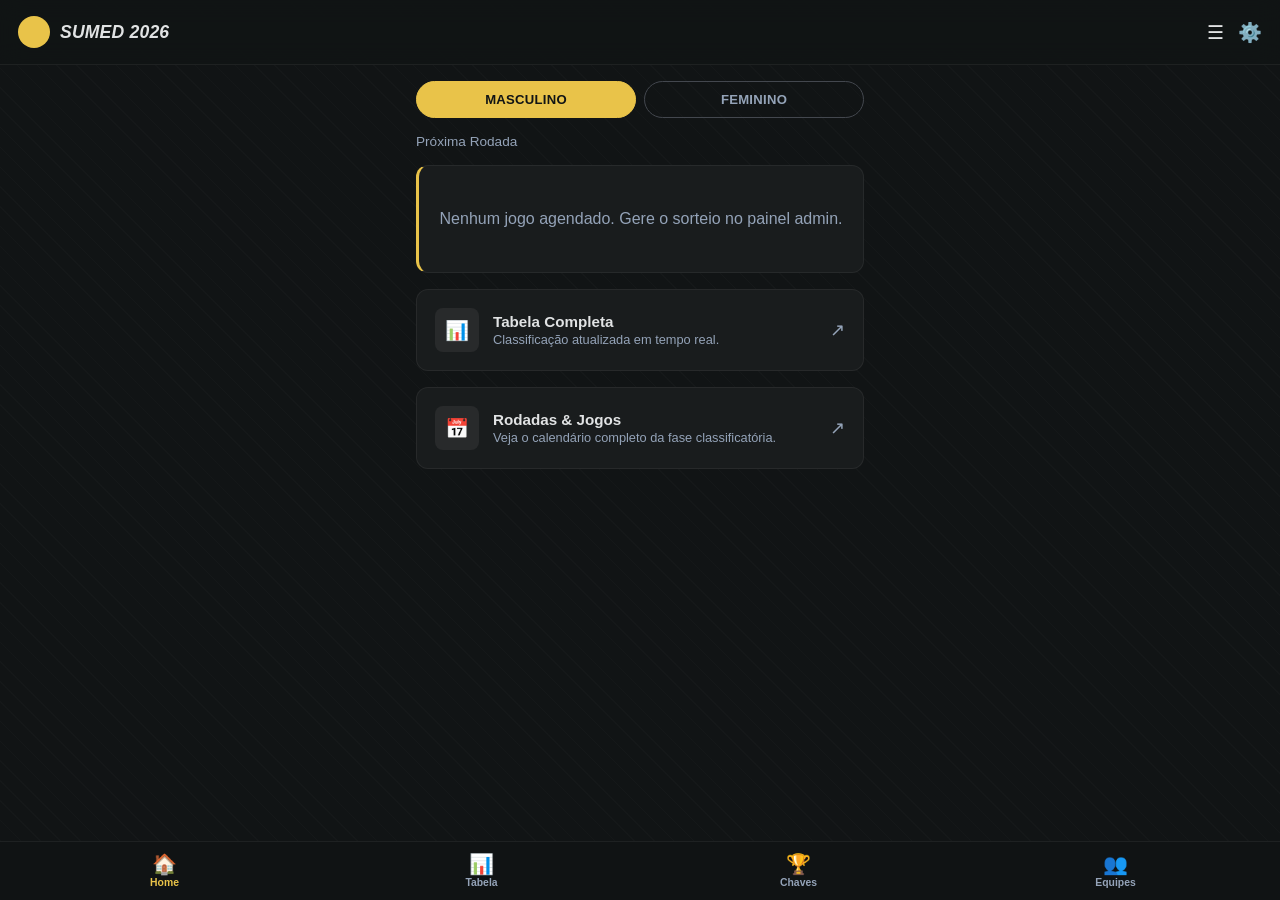
==== index.html @ 9b479618 "first commit" ====
<!DOCTYPE html>
<html lang="pt-BR">
<head>
  <meta charset="UTF-8">
  <meta name="viewport" content="width=device-width, initial-scale=1.0, viewport-fit=cover">
  <title>SUMED 2026 — Superliga Universitária de Medicina</title>
  <link rel="manifest" href="/manifest.json">
  <meta name="theme-color" content="#111415">
  <meta name="apple-mobile-web-app-capable" content="yes">
  <meta name="apple-mobile-web-app-status-bar-style" content="black-translucent">
  <meta name="apple-mobile-web-app-title" content="SUMED 2026">
  <link rel="apple-touch-icon" href="/icons/icon-192.png">
  <link rel="stylesheet" href="style.css">
</head>
<body>

  <div class="topbar">
    <div class="topbar-left">
      <div class="topbar-logo"><img src="/icons/icon-192.png" onerror="this.style.display='none'" alt=""></div>
      <span class="topbar-title">SUMED 2026</span>
    </div>
    <div style="display:flex; gap:14px; align-items:center;">
      <button class="topbar-icon" onclick="openRegulamento()" title="Regulamento">☰</button>
      <a href="admin.html" class="topbar-icon" style="text-decoration:none;" title="Painel Admin">⚙️</a>
    </div>
  </div>

  <div class="container">

    <!-- HOME -->
    <section id="screen-home" class="screen active">
      <div class="pill-toggle" data-categoria-toggle></div>

      <p class="section-sub" style="margin-top:8px;">Próxima Rodada</p>
      <div class="card card-accent hero-card" id="hero-next-match"></div>

      <div class="card quick-card" onclick="switchScreen('tabela')">
        <div class="quick-icon">📊</div>
        <div class="quick-body">
          <div class="quick-title">Tabela Completa</div>
          <div class="quick-sub">Classificação atualizada em tempo real.</div>
        </div>
        <div class="quick-arrow">↗</div>
      </div>

      <div class="card quick-card" onclick="switchScreen('rodadas')">
        <div class="quick-icon">📅</div>
        <div class="quick-body">
          <div class="quick-title">Rodadas & Jogos</div>
          <div class="quick-sub">Veja o calendário completo da fase classificatória.</div>
        </div>
        <div class="quick-arrow">↗</div>
      </div>

      <div class="sponsors-block" id="sponsors-block"></div>
    </section>

    <!-- RODADAS (acessado via Home) -->
    <section id="screen-rodadas" class="screen">
      <div style="display:flex; align-items:center; gap:10px; margin-bottom:14px;">
        <button class="topbar-back" onclick="switchScreen('home')">←</button>
        <span class="section-label" style="margin:0;">Rodadas & Jogos</span>
      </div>
      <div class="pill-toggle" data-categoria-toggle></div>
      <div class="round-selector">
        <button class="round-btn" onclick="changeRound(-1)">❮</button>
        <span id="current-round-title" style="font-weight:800; color:var(--gold-bright);">Rodada 1</span>
        <button class="round-btn" onclick="changeRound(1)">❯</button>
      </div>
      <div id="matches-container"></div>
      <div id="bye-container"></div>
    </section>

    <!-- TABELA -->
    <section id="screen-tabela" class="screen">
      <p class="section-label">Classificação Geral</p>
      <p class="section-sub">Temporada Regular — Superliga Universitária de Medicina</p>
      <div class="pill-toggle" data-categoria-toggle></div>
      <div class="standings-wrap">
        <table class="standings">
          <thead>
            <tr>
              <th>Pos</th>
              <th style="text-align:left;">Equipe</th>
              <th>P</th>
              <th>J</th>
              <th>V</th>
              <th>SG</th>
            </tr>
          </thead>
          <tbody id="table-standings"></tbody>
        </table>
      </div>
    </section>

    <!-- CHAVES -->
    <section id="screen-chaves" class="screen">
      <p class="section-label">Acompanhe a fase final do torneio.</p>
      <p class="section-sub">Caminho para a glória.</p>
      <div class="pill-toggle" data-categoria-toggle></div>
      <div class="pill-toggle">
        <button class="pill-btn active" data-fase="ouro" onclick="setFase('ouro')">🏆 SUMED Ouro</button>
        <button class="pill-btn" data-fase="prata" onclick="setFase('prata')">🥈 SUMED Prata</button>
      </div>
      <div id="fase-ouro-content">
        <div class="bracket-stage-label">Quartas</div>
        <div id="qf-matches"></div>
        <div class="bracket-stage-label">Semi</div>
        <div id="sf-matches"></div>
        <div class="bracket-trophy">🏆</div>
      </div>
      <div id="fase-prata-content" style="display:none;">
        <div id="prata-container"></div>
      </div>
    </section>

    <!-- EQUIPES -->
    <section id="screen-equipes" class="screen">
      <p class="section-label">Equipes</p>
      <div class="pill-toggle" data-categoria-toggle></div>
      <div class="teams-grid" id="teams-grid"></div>
    </section>

    <!-- PERFIL DA EQUIPE -->
    <section id="screen-team-profile" class="screen">
      <div style="display:flex; align-items:center; gap:10px; margin-bottom:14px;">
        <button class="topbar-back" onclick="switchScreen('equipes')">←</button>
        <span class="section-label" style="margin:0;">Equipe</span>
      </div>
      <div id="team-profile-content"></div>
    </section>

  </div>

  <nav class="bottom-nav">
    <button class="bottom-nav-item active" data-screen="home" onclick="switchScreen('home')">
      <span class="icon">🏠</span><span>Home</span>
    </button>
    <button class="bottom-nav-item" data-screen="tabela" onclick="switchScreen('tabela')">
      <span class="icon">📊</span><span>Tabela</span>
    </button>
    <button class="bottom-nav-item" data-screen="chaves" onclick="switchScreen('chaves')">
      <span class="icon">🏆</span><span>Chaves</span>
    </button>
    <button class="bottom-nav-item" data-screen="equipes" onclick="switchScreen('equipes')">
      <span class="icon">👥</span><span>Equipes</span>
    </button>
  </nav>

  <!-- MODAL SÚMULA / REGULAMENTO -->
  <div id="app-modal" class="modal">
    <div class="modal-content">
      <div style="display:flex; justify-content:space-between; align-items:center; margin-bottom:15px;">
        <h3 id="modal-title" style="color:var(--gold-bright);">Detalhes</h3>
        <button onclick="closeModal()" style="background:none; border:none; color:#fff; font-size:1.5rem; cursor:pointer;">&times;</button>
      </div>
      <div id="modal-body"></div>
    </div>
  </div>

  <script src="https://cdn.jsdelivr.net/npm/@supabase/supabase-js@2"></script>
  <script src="supabaseClient.js"></script>
  <script src="data.js"></script>
  <script src="index.js"></script>
</body>
</html>
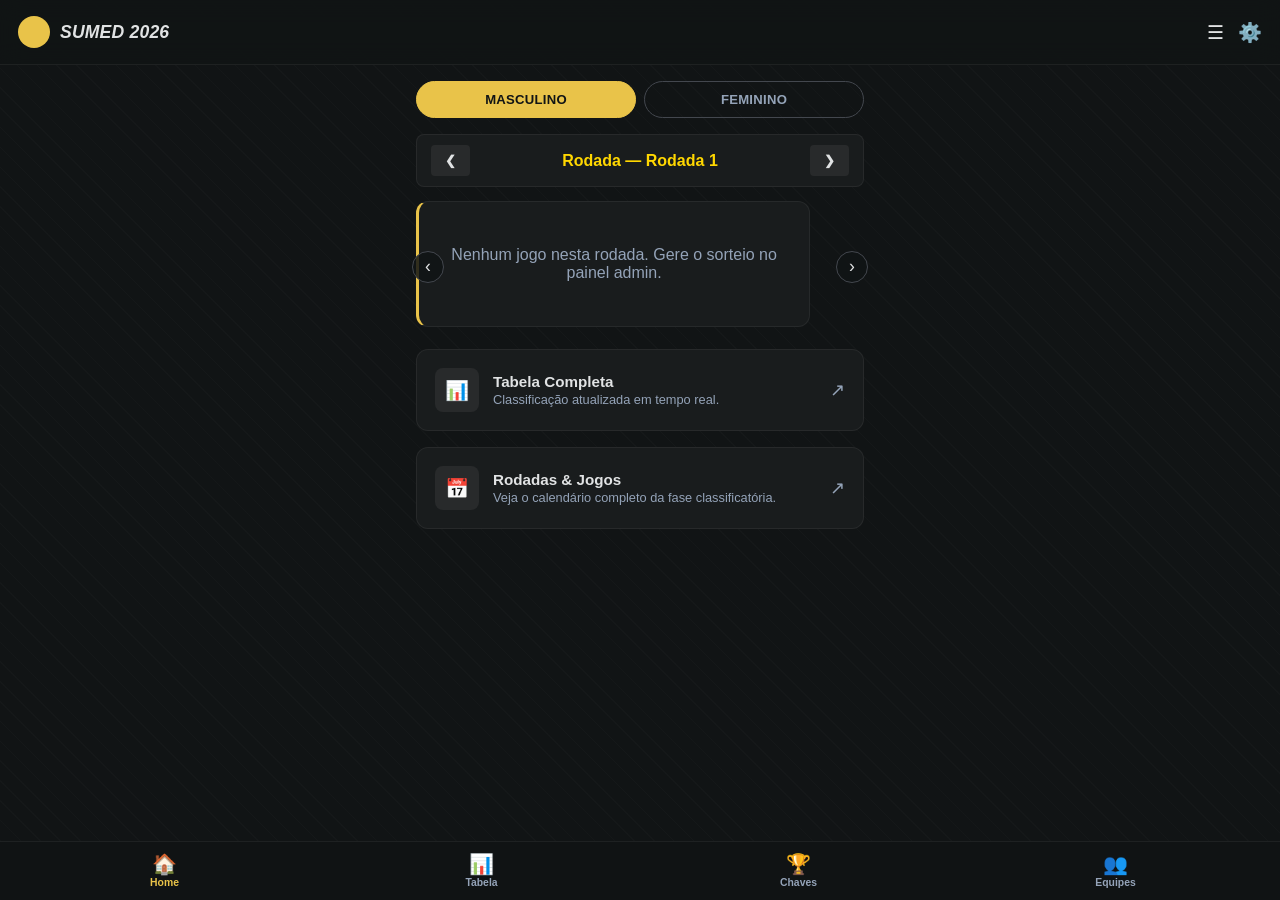
==== commit 33c92edd: "melhorias" ====
--- a/index.html
+++ b/index.html
@@ -31,8 +31,18 @@
     <section id="screen-home" class="screen active">
       <div class="pill-toggle" data-categoria-toggle></div>
 
-      <p class="section-sub" style="margin-top:8px;">Próxima Rodada</p>
-      <div class="card card-accent hero-card" id="hero-next-match"></div>
+      <div class="sponsors-block" id="sponsors-block"></div>
+
+      <div class="round-selector" id="hero-round-selector" style="margin-top:8px;">
+        <button class="round-btn" onclick="changeHeroRound(-1)">❮</button>
+        <span id="proxima-rodada-label" style="font-weight:800; color:var(--gold-bright);">Próxima Rodada</span>
+        <button class="round-btn" onclick="changeHeroRound(1)">❯</button>
+      </div>
+      <div class="hero-carousel-wrap">
+        <button class="hero-carousel-arrow left" onclick="scrollHeroCarousel(-1)" aria-label="Anterior">‹</button>
+        <div class="hero-carousel" id="hero-carousel"></div>
+        <button class="hero-carousel-arrow right" onclick="scrollHeroCarousel(1)" aria-label="Próximo">›</button>
+      </div>
 
       <div class="card quick-card" onclick="switchScreen('tabela')">
         <div class="quick-icon">📊</div>
@@ -51,8 +61,6 @@
         </div>
         <div class="quick-arrow">↗</div>
       </div>
-
-      <div class="sponsors-block" id="sponsors-block"></div>
     </section>
 
     <!-- RODADAS (acessado via Home) -->
@@ -69,6 +77,21 @@
       </div>
       <div id="matches-container"></div>
       <div id="bye-container"></div>
+
+      <div class="card-title" style="margin-top:20px;">⭐ Seleção da Rodada</div>
+      <div id="selecao-rodada" class="teams-grid" style="grid-template-columns: repeat(2,1fr);"></div>
+
+      <div class="card-title" style="margin-top:20px;">🪵 Pernas de Pau da Rodada</div>
+      <div id="pernas-pau-rodada"></div>
+
+      <div class="card quick-card" onclick="openSelecaoCampeonato()" style="margin-top:16px;">
+        <div class="quick-icon">🏅</div>
+        <div class="quick-body">
+          <div class="quick-title">Seleção do Campeonato</div>
+          <div class="quick-sub">Acumulado da temporada — melhores e piores.</div>
+        </div>
+        <div class="quick-arrow">↗</div>
+      </div>
     </section>
 
     <!-- TABELA -->
@@ -132,6 +155,9 @@
 
   </div>
 
+  <!-- CARD FLUTUANTE DE PLACAR AO VIVO -->
+  <div id="live-widget" class="live-widget" style="display:none;"></div>
+
   <nav class="bottom-nav">
     <button class="bottom-nav-item active" data-screen="home" onclick="switchScreen('home')">
       <span class="icon">🏠</span><span>Home</span>
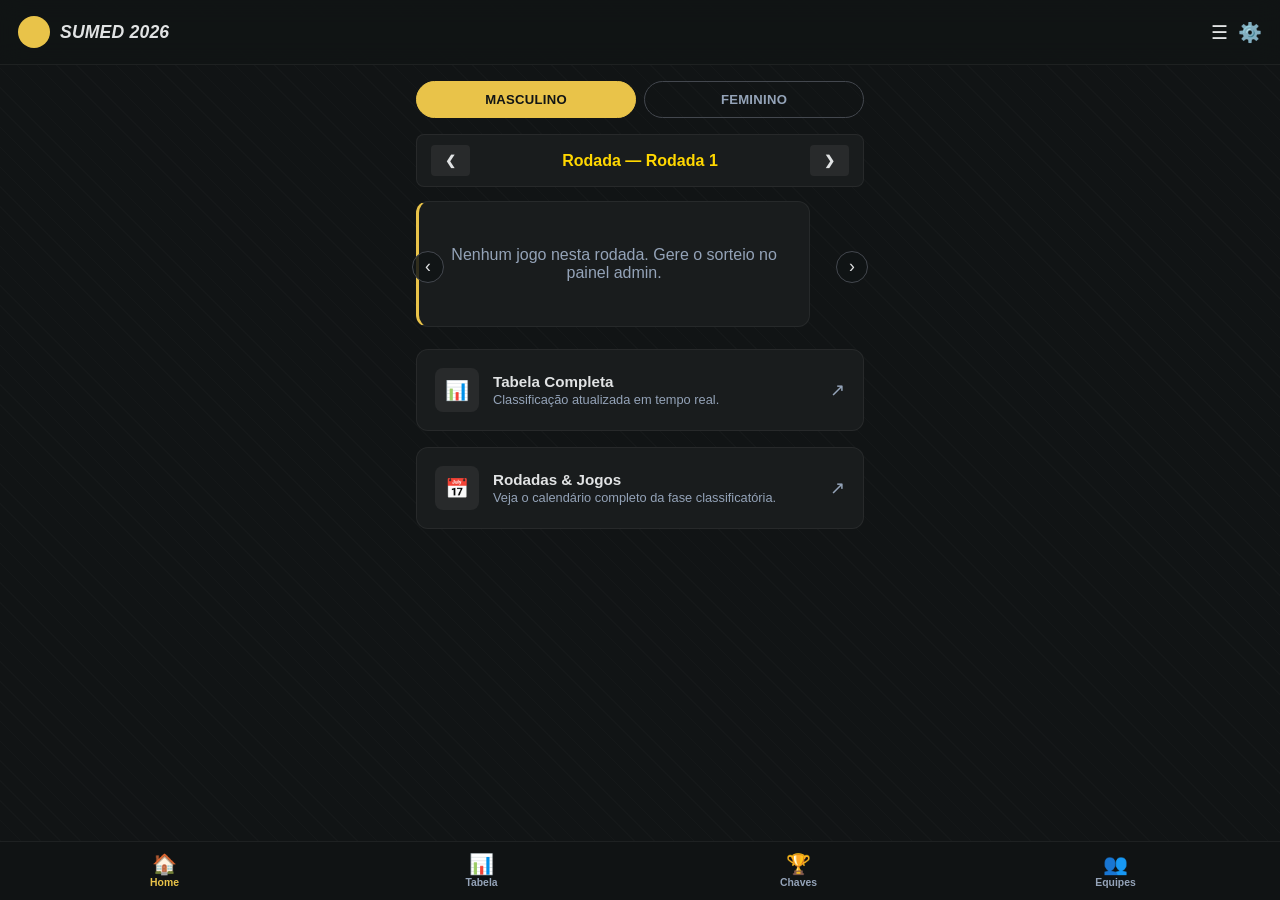
==== commit fda2185e: "melhorias3" ====
--- a/index.html
+++ b/index.html
@@ -16,10 +16,11 @@
 
   <div class="topbar">
     <div class="topbar-left">
-      <div class="topbar-logo"><img src="/icons/icon-192.png" onerror="this.style.display='none'" alt=""></div>
+      <div class="topbar-logo" id="topbar-logo-torneio"><img src="/icons/icon-192.png" onerror="this.style.display='none'" alt=""></div>
       <span class="topbar-title">SUMED 2026</span>
     </div>
-    <div style="display:flex; gap:14px; align-items:center;">
+    <div style="display:flex; gap:10px; align-items:center;">
+      <div class="topbar-logo" id="topbar-logo-master" style="display:none;"></div>
       <button class="topbar-icon" onclick="openRegulamento()" title="Regulamento">☰</button>
       <a href="admin.html" class="topbar-icon" style="text-decoration:none;" title="Painel Admin">⚙️</a>
     </div>
@@ -80,9 +81,6 @@
 
       <div class="card-title" style="margin-top:20px;">⭐ Seleção da Rodada</div>
       <div id="selecao-rodada" class="teams-grid" style="grid-template-columns: repeat(2,1fr);"></div>
-
-      <div class="card-title" style="margin-top:20px;">🪵 Pernas de Pau da Rodada</div>
-      <div id="pernas-pau-rodada"></div>
 
       <div class="card quick-card" onclick="openSelecaoCampeonato()" style="margin-top:16px;">
         <div class="quick-icon">🏅</div>
@@ -155,6 +153,17 @@
 
   </div>
 
+  <!-- BANNER DE INSTALAÇÃO DO APP -->
+  <div id="install-banner" class="install-banner" style="display:none;">
+    <div class="install-banner-icon">📲</div>
+    <div class="install-banner-body">
+      <div class="install-banner-title">Instale o app SUMED 2026</div>
+      <div class="install-banner-sub" id="install-banner-sub">Acesso rápido, tela cheia, funciona melhor offline.</div>
+    </div>
+    <button class="btn-action install-banner-cta" id="install-banner-btn">Instalar</button>
+    <button class="install-banner-close" onclick="dismissInstallBanner()">✕</button>
+  </div>
+
   <!-- CARD FLUTUANTE DE PLACAR AO VIVO -->
   <div id="live-widget" class="live-widget" style="display:none;"></div>
 
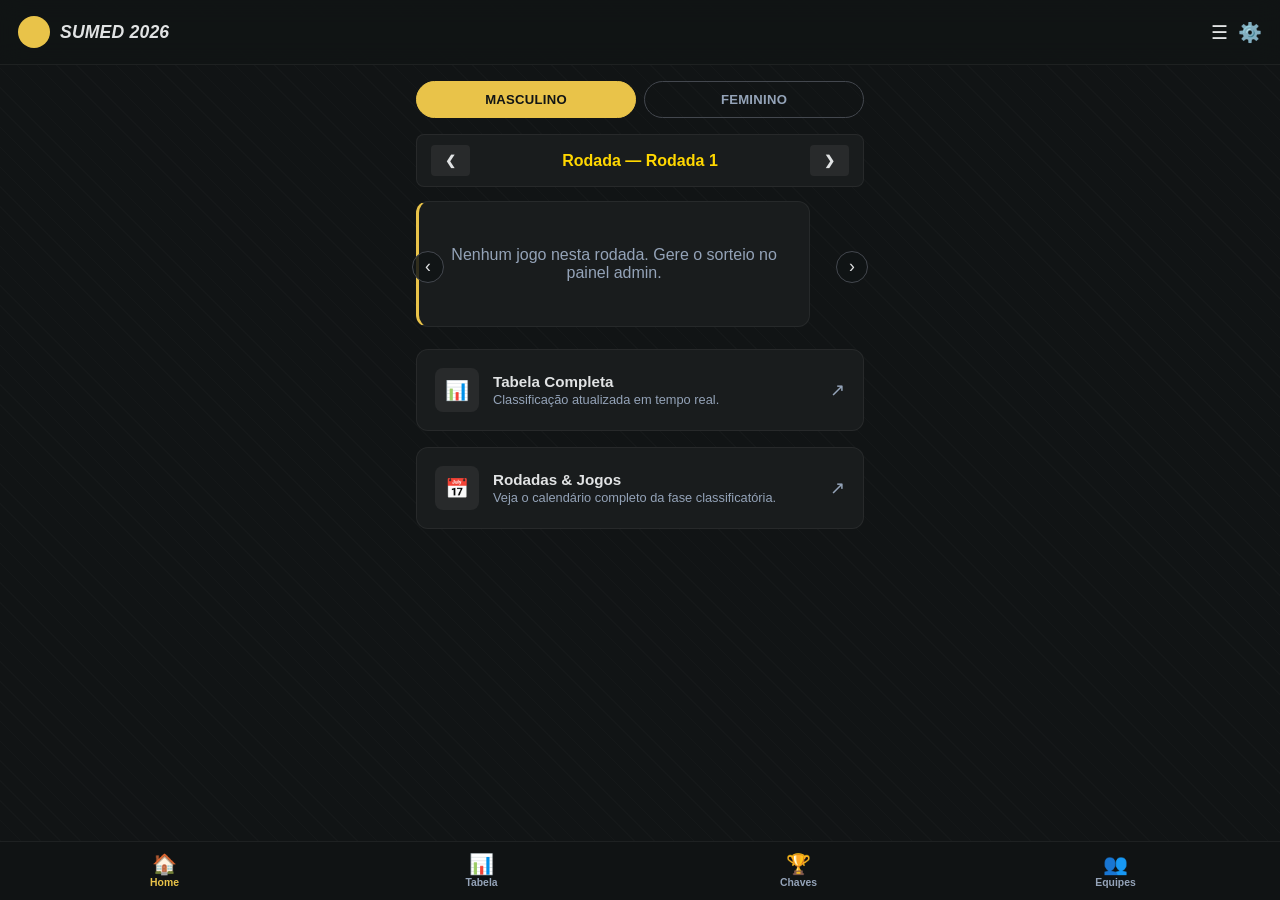
==== commit 766b2cd8: "melhorias4" ====
--- a/index.html
+++ b/index.html
@@ -80,7 +80,7 @@
       <div id="bye-container"></div>
 
       <div class="card-title" style="margin-top:20px;">⭐ Seleção da Rodada</div>
-      <div id="selecao-rodada" class="teams-grid" style="grid-template-columns: repeat(2,1fr);"></div>
+      <div id="selecao-rodada"></div>
 
       <div class="card quick-card" onclick="openSelecaoCampeonato()" style="margin-top:16px;">
         <div class="quick-icon">🏅</div>
@@ -112,6 +112,12 @@
           <tbody id="table-standings"></tbody>
         </table>
       </div>
+
+      <div class="card-title" style="margin-top:20px;">⚽ Artilheiros</div>
+      <div id="lista-artilheiros"></div>
+
+      <div class="card-title" style="margin-top:20px;">🅰️ Assistências</div>
+      <div id="lista-assistencias"></div>
     </section>
 
     <!-- CHAVES -->
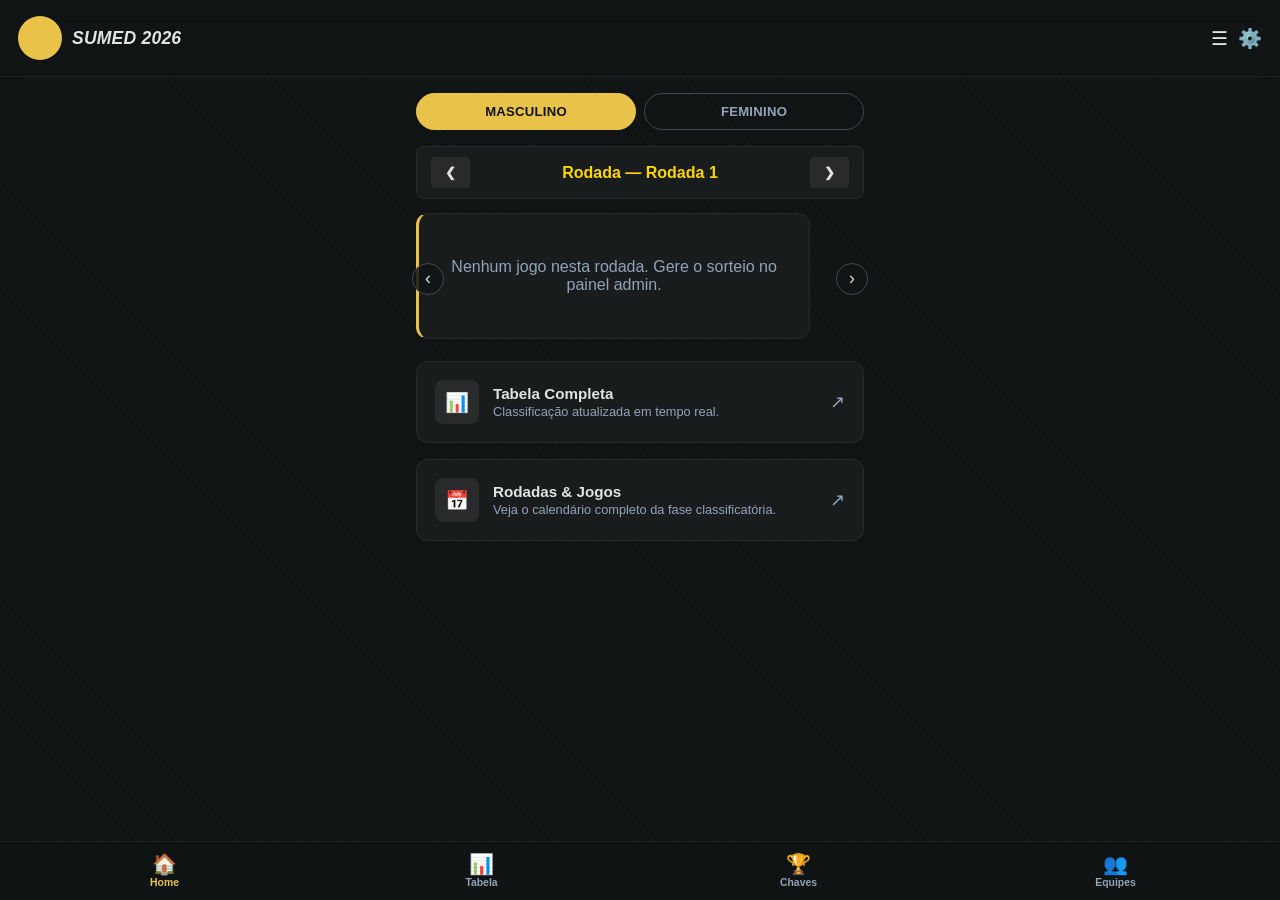
==== commit 236d1792: "acertos" ====
--- a/index.html
+++ b/index.html
@@ -20,7 +20,10 @@
       <span class="topbar-title">SUMED 2026</span>
     </div>
     <div style="display:flex; gap:10px; align-items:center;">
-      <div class="topbar-logo" id="topbar-logo-master" style="display:none;"></div>
+      <div class="sponsor-master-wrap" id="topbar-logo-master" style="display:none;">
+        <span class="sponsor-master-label">PATROCINADOR MASTER</span>
+        <div class="sponsor-master-logo-box"></div>
+      </div>
       <button class="topbar-icon" onclick="openRegulamento()" title="Regulamento">☰</button>
       <a href="admin.html" class="topbar-icon" style="text-decoration:none;" title="Painel Admin">⚙️</a>
     </div>
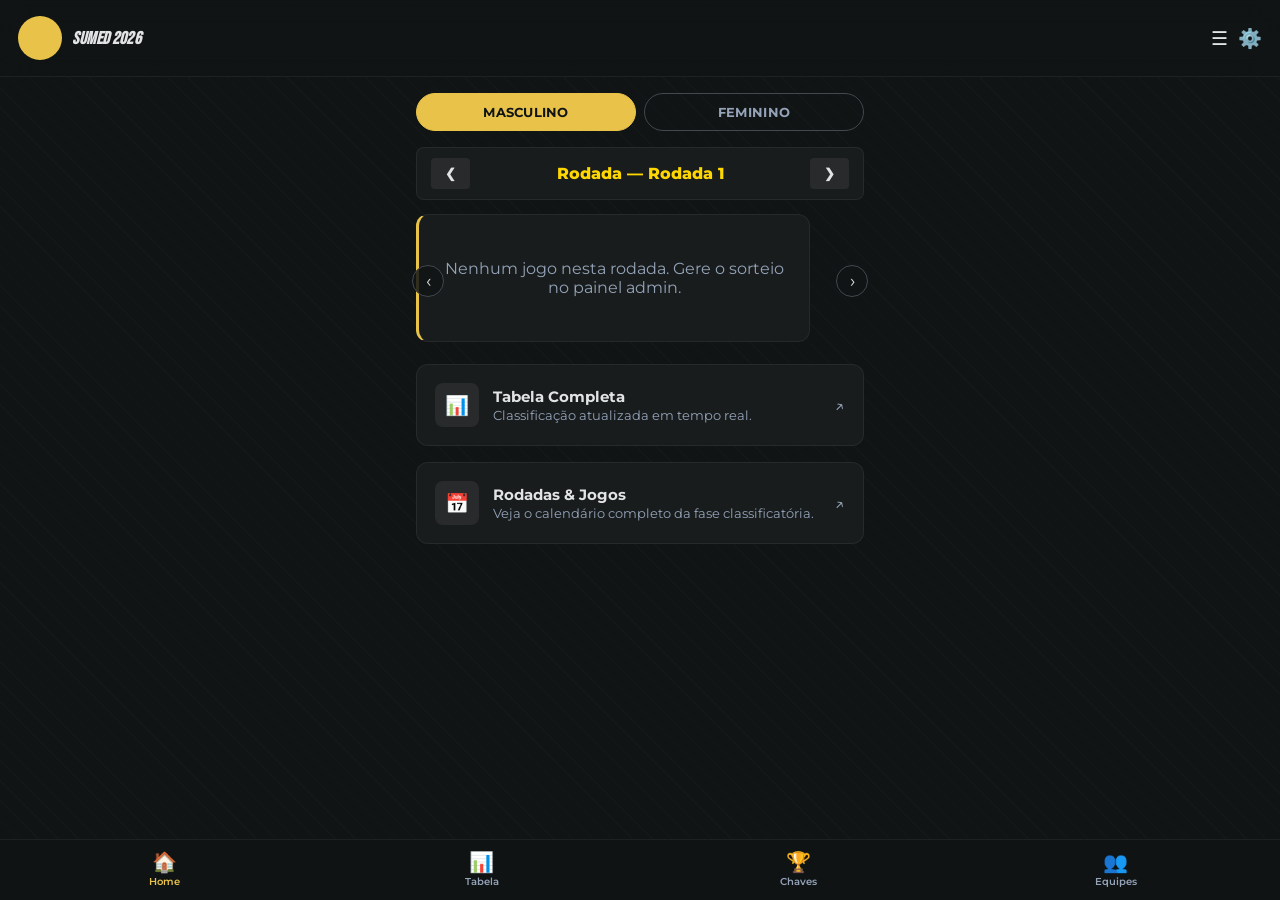
==== commit 4aa0c0f1: "sorteio" ====
--- a/index.html
+++ b/index.html
@@ -105,10 +105,15 @@
           <thead>
             <tr>
               <th>Pos</th>
+              <th></th>
               <th style="text-align:left;">Equipe</th>
               <th>P</th>
               <th>J</th>
               <th>V</th>
+              <th>E</th>
+              <th>D</th>
+              <th>GP</th>
+              <th>GC</th>
               <th>SG</th>
             </tr>
           </thead>
@@ -128,7 +133,14 @@
       <p class="section-label">Acompanhe a fase final do torneio.</p>
       <p class="section-sub">Caminho para a glória.</p>
       <div class="pill-toggle" data-categoria-toggle></div>
-      <div class="pill-toggle">
+
+      <div id="chaves-aguardando" class="card" style="display:none; text-align:center; padding:30px 16px;">
+        <div style="font-size:2rem; margin-bottom:10px;">⏳</div>
+        <p style="font-weight:700; margin-bottom:6px;">Fase eliminatória ainda não liberada</p>
+        <p style="color:var(--text-muted); font-size:0.85rem;" id="chaves-aguardando-sub">O SUMED Ouro e o SUMED Prata só são definidos depois que a fase de grupos (todas as rodadas) terminar.</p>
+      </div>
+
+      <div id="chaves-fase-toggle" class="pill-toggle">
         <button class="pill-btn active" data-fase="ouro" onclick="setFase('ouro')">🏆 SUMED Ouro</button>
         <button class="pill-btn" data-fase="prata" onclick="setFase('prata')">🥈 SUMED Prata</button>
       </div>
--- a/style.css
+++ b/style.css
@@ -0,0 +1,1740 @@
+@import url('https://fonts.googleapis.com/css2?family=Bebas+Neue&family=Montserrat:wght@400;600;700;800&display=swap');
+/* =====================================================================
+   SUMED 2026 — Design System
+   ===================================================================== */
+
+:root {
+  --bg: #111415;
+  --surface: #191c1d;
+  --surface-high: #282a2b;
+  --surface-highest: #323536;
+  --border: #43474e;
+  --border-soft: rgba(255, 255, 255, 0.06);
+  --gold: #e9c349;
+  --gold-bright: #ffd700;
+  --gold-glow: rgba(233, 195, 73, 0.18);
+  --silver: #c6c6c6;
+  --silver-glow: rgba(198, 198, 198, 0.15);
+  --danger: #ffb4ab;
+  --danger-strong: #ef4444;
+  --text: #e1e3e4;
+  --text-muted: #94a3b8;
+  --radius-sm: 0.25rem;
+  --radius-md: 0.5rem;
+  --radius-lg: 0.75rem;
+}
+
+* {
+  box-sizing: border-box;
+  margin: 0;
+  padding: 0;
+  font-family: "Montserrat", "Segoe UI", sans-serif;
+}
+html,
+body {
+  background: var(--bg);
+}
+body {
+  color: var(--text);
+  min-height: 100vh;
+  padding-bottom: calc(72px + env(safe-area-inset-bottom));
+  padding-top: env(safe-area-inset-top);
+  background-image: repeating-linear-gradient(
+    45deg,
+    rgba(255, 255, 255, 0.015) 0px,
+    rgba(255, 255, 255, 0.015) 1px,
+    transparent 1px,
+    transparent 14px
+  );
+}
+
+h1,
+h2,
+h3,
+h4,
+.headline,
+.topbar-title,
+.section-label,
+.card-title {
+  font-family: "Bebas Neue", "Segoe UI", sans-serif;
+  font-weight: 400;
+  letter-spacing: -0.03em;
+}
+
+/* ---------------------------------------------------------------------
+   TOP BAR
+--------------------------------------------------------------------- */
+.topbar {
+  display: flex;
+  align-items: center;
+  justify-content: space-between;
+  padding: 16px 18px;
+  background: rgba(17, 20, 21, 0.9);
+  backdrop-filter: blur(12px);
+  position: sticky;
+  top: 0;
+  z-index: 50;
+  border-bottom: 1px solid var(--border-soft);
+}
+.topbar-left {
+  display: flex;
+  align-items: center;
+  gap: 10px;
+}
+.topbar-logo {
+  width: 44px;
+  height: 44px;
+  border-radius: 50%;
+  background: var(--gold);
+  color: var(--bg);
+  font-weight: 800;
+  font-size: 0.7rem;
+  display: flex;
+  align-items: center;
+  justify-content: center;
+  overflow: hidden;
+  flex-shrink: 0;
+}
+.topbar-logo img {
+  width: 100%;
+  height: 100%;
+  object-fit: cover;
+  display: block;
+}
+.topbar-logo a {
+  display: block;
+  width: 100%;
+  height: 100%;
+}
+
+/* Patrocinador Master: bloco retangular (não circular), com o rótulo
+   "PATROCINADOR MASTER" acima da logo pra deixar claro o que é. */
+.sponsor-master-wrap {
+  display: flex;
+  flex-direction: column;
+  align-items: flex-end;
+  gap: 3px;
+  flex-shrink: 0;
+}
+.sponsor-master-label {
+  font-size: 0.52rem;
+  font-weight: 800;
+  letter-spacing: 0.06em;
+  color: var(--gold-bright);
+  text-transform: uppercase;
+  white-space: nowrap;
+}
+.sponsor-master-logo-box {
+  width: 92px;
+  height: 36px;
+  border-radius: 6px;
+  background: #fff;
+  display: flex;
+  align-items: center;
+  justify-content: center;
+  overflow: hidden;
+  flex-shrink: 0;
+}
+.sponsor-master-logo-box img {
+  width: 100%;
+  height: 100%;
+  object-fit: cover;
+  display: block;
+  padding: 3px;
+  box-sizing: border-box;
+}
+.sponsor-master-logo-box a {
+  display: block;
+  width: 100%;
+  height: 100%;
+}
+.topbar-title {
+  font-size: 1.1rem;
+  font-weight: 800;
+  font-style: italic;
+  text-transform: uppercase;
+  letter-spacing: 0.01em;
+}
+.topbar-icon {
+  background: none;
+  border: none;
+  color: var(--text);
+  font-size: 1.2rem;
+  cursor: pointer;
+}
+.topbar-back {
+  background: none;
+  border: none;
+  color: var(--text);
+  font-size: 1.3rem;
+  cursor: pointer;
+}
+
+/* ---------------------------------------------------------------------
+   BOTTOM NAV
+--------------------------------------------------------------------- */
+.bottom-nav {
+  position: fixed;
+  bottom: 0;
+  left: 0;
+  right: 0;
+  z-index: 100;
+  display: flex;
+  justify-content: space-around;
+  align-items: center;
+  background: rgba(17, 20, 21, 0.96);
+  backdrop-filter: blur(14px);
+  border-top: 1px solid var(--border-soft);
+  padding: 8px 6px calc(8px + env(safe-area-inset-bottom));
+}
+.bottom-nav-item {
+  background: none;
+  border: none;
+  color: var(--text-muted);
+  cursor: pointer;
+  display: flex;
+  flex-direction: column;
+  align-items: center;
+  gap: 3px;
+  font-size: 0.65rem;
+  font-weight: 600;
+  padding: 4px 10px;
+  border-radius: var(--radius-sm);
+  flex: 1;
+  max-width: 90px;
+}
+.bottom-nav-item .icon {
+  font-size: 1.25rem;
+  line-height: 1;
+}
+.bottom-nav-item.active {
+  color: var(--gold);
+}
+
+/* ---------------------------------------------------------------------
+   CONTAINER & CARDS
+--------------------------------------------------------------------- */
+.container {
+  max-width: 480px;
+  margin: 0 auto;
+  padding: 16px;
+}
+.screen {
+  display: none;
+}
+.screen.active {
+  display: block;
+}
+
+.card {
+  background: var(--surface);
+  border: 1px solid var(--border-soft);
+  border-radius: var(--radius-lg);
+  padding: 18px;
+  margin-bottom: 16px;
+}
+.card-accent {
+  border-left: 3px solid var(--gold);
+}
+.card-title {
+  color: var(--text);
+  font-size: 1rem;
+  font-weight: 700;
+  margin-bottom: 14px;
+}
+.section-label {
+  font-size: 1.3rem;
+  font-weight: 800;
+  margin: 4px 0 4px;
+}
+.section-sub {
+  color: var(--text-muted);
+  font-size: 0.85rem;
+  margin-bottom: 16px;
+}
+
+/* ---------------------------------------------------------------------
+   PILL TOGGLE (Masculino/Feminino, Ouro/Prata)
+--------------------------------------------------------------------- */
+.pill-toggle {
+  display: flex;
+  gap: 8px;
+  margin-bottom: 16px;
+}
+.pill-btn {
+  flex: 1;
+  padding: 10px 14px;
+  border-radius: 999px;
+  border: 1px solid var(--border);
+  background: transparent;
+  color: var(--text-muted);
+  font-weight: 700;
+  font-size: 0.82rem;
+  text-transform: uppercase;
+  letter-spacing: 0.02em;
+  cursor: pointer;
+  text-align: center;
+}
+.pill-btn.active {
+  background: var(--gold);
+  color: var(--bg);
+  border-color: var(--gold);
+}
+.pill-btn .badge-icon {
+  margin-right: 4px;
+}
+
+/* ---------------------------------------------------------------------
+   HOME — Próxima Rodada (hero)
+--------------------------------------------------------------------- */
+.hero-card {
+  text-align: center;
+  padding: 24px 18px;
+}
+.hero-vs {
+  display: flex;
+  align-items: center;
+  justify-content: space-around;
+  margin: 14px 0;
+}
+.hero-team {
+  display: flex;
+  flex-direction: column;
+  align-items: center;
+  gap: 8px;
+}
+.hero-shield {
+  width: 64px;
+  height: 64px;
+  border-radius: var(--radius-md);
+  background: var(--surface-high);
+  display: flex;
+  align-items: center;
+  justify-content: center;
+  font-size: 1.6rem;
+  overflow: hidden;
+}
+.hero-shield img {
+  width: 100%;
+  height: 100%;
+  object-fit: cover;
+}
+.hero-team-name {
+  font-weight: 700;
+  font-size: 0.95rem;
+}
+.hero-meta {
+  color: var(--gold);
+  font-weight: 800;
+  font-size: 0.85rem;
+  text-transform: uppercase;
+  margin: 10px 0 6px;
+  letter-spacing: 0.03em;
+}
+.hero-tag {
+  display: inline-block;
+  border: 1px solid var(--gold);
+  color: var(--gold);
+  padding: 4px 12px;
+  border-radius: 999px;
+  font-size: 0.72rem;
+  font-weight: 700;
+  margin-bottom: 8px;
+}
+.hero-location {
+  color: var(--text-muted);
+  font-size: 0.82rem;
+  margin-bottom: 16px;
+}
+
+.quick-card {
+  display: flex;
+  align-items: center;
+  gap: 14px;
+  cursor: pointer;
+}
+.quick-icon {
+  width: 44px;
+  height: 44px;
+  border-radius: var(--radius-md);
+  background: var(--surface-high);
+  display: flex;
+  align-items: center;
+  justify-content: center;
+  font-size: 1.2rem;
+  color: var(--gold);
+}
+.quick-body {
+  flex: 1;
+}
+.quick-title {
+  font-weight: 700;
+  font-size: 0.95rem;
+}
+.quick-sub {
+  color: var(--text-muted);
+  font-size: 0.8rem;
+  margin-top: 2px;
+}
+.quick-arrow {
+  color: var(--text-muted);
+  font-size: 1.1rem;
+}
+
+/* ---------------------------------------------------------------------
+   PATROCINADORES
+--------------------------------------------------------------------- */
+.sponsors-block {
+  margin-top: 8px;
+}
+.sponsors-block .section-label {
+  font-size: 1rem;
+  margin-bottom: 10px;
+}
+.sponsors-row {
+  display: flex;
+  gap: 10px;
+  overflow-x: auto;
+  padding-bottom: 4px;
+}
+.sponsor-card {
+  flex: 0 0 auto;
+  width: 150px;
+  height: 64px;
+  background: var(--surface);
+  border: 1px solid var(--border-soft);
+  border-radius: var(--radius-md);
+  overflow: hidden;
+  display: block;
+}
+.sponsor-card img {
+  width: 100%;
+  height: 100%;
+  object-fit: cover;
+  display: block;
+}
+
+/* ---------------------------------------------------------------------
+   TABELA (classificação)
+--------------------------------------------------------------------- */
+.standings-wrap {
+  background: var(--surface);
+  border: 1px solid var(--border-soft);
+  border-radius: var(--radius-lg);
+  overflow-x: auto;
+  overflow-y: hidden;
+  -webkit-overflow-scrolling: touch;
+}
+table.standings {
+  width: 100%;
+  border-collapse: collapse;
+  font-size: 0.85rem;
+}
+table.standings th,
+table.standings td {
+  white-space: nowrap;
+}
+table.standings th {
+  background: var(--surface-high);
+  color: var(--text-muted);
+  text-transform: uppercase;
+  font-size: 0.68rem;
+  letter-spacing: 0.05em;
+  padding: 10px 6px;
+  font-weight: 700;
+}
+table.standings td {
+  padding: 12px 6px;
+  text-align: center;
+  border-top: 1px solid var(--border-soft);
+}
+table.standings td:nth-child(2) {
+  padding: 6px 4px;
+}
+table.standings td:nth-child(3) {
+  text-align: left;
+  font-weight: 700;
+  cursor: pointer;
+}
+table.standings .standings-shield {
+  width: 24px;
+  height: 24px;
+  border-radius: 50%;
+  overflow: hidden;
+  background: var(--surface-high);
+  display: flex;
+  align-items: center;
+  justify-content: center;
+  font-size: 0.85rem;
+  cursor: pointer;
+}
+table.standings .standings-shield img {
+  width: 100%;
+  height: 100%;
+  object-fit: cover;
+}
+table.standings .pos-cell {
+  font-weight: 800;
+}
+tr.zone-ouro td:first-child {
+  border-left: 3px solid var(--gold);
+}
+tr.zone-ouro .pos-cell {
+  color: var(--gold);
+}
+tr.zone-prata td:first-child {
+  border-left: 3px solid var(--silver);
+}
+tr.zone-elim td:first-child {
+  border-left: 3px solid var(--danger-strong);
+}
+tr.zone-elim {
+  opacity: 0.75;
+}
+tr.zone-elim td:nth-child(3) {
+  text-decoration: line-through;
+}
+.pts-cell {
+  color: var(--gold);
+  font-weight: 800;
+}
+
+/* ---------------------------------------------------------------------
+   RODADAS / JOGOS
+--------------------------------------------------------------------- */
+.round-selector {
+  display: flex;
+  align-items: center;
+  justify-content: space-between;
+  margin-bottom: 14px;
+  background: var(--surface);
+  padding: 10px 14px;
+  border-radius: var(--radius-md);
+  border: 1px solid var(--border-soft);
+}
+.round-btn {
+  background: var(--surface-high);
+  border: none;
+  color: var(--text);
+  font-weight: 700;
+  padding: 8px 14px;
+  border-radius: var(--radius-sm);
+  cursor: pointer;
+  font-size: 0.8rem;
+}
+.match-card {
+  background: var(--surface);
+  border: 1px solid var(--border-soft);
+  border-radius: var(--radius-md);
+  padding: 14px;
+  margin-bottom: 10px;
+}
+.match-meta {
+  display: flex;
+  justify-content: space-between;
+  font-size: 0.72rem;
+  color: var(--text-muted);
+  border-bottom: 1px solid var(--border-soft);
+  padding-bottom: 8px;
+  margin-bottom: 8px;
+}
+.match-teams {
+  display: flex;
+  align-items: center;
+  justify-content: space-between;
+  gap: 10px;
+}
+.team-box {
+  flex: 1;
+  display: flex;
+  align-items: center;
+  gap: 8px;
+  font-weight: 700;
+  font-size: 0.9rem;
+}
+.team-box.away {
+  justify-content: flex-end;
+}
+.score {
+  font-size: 1.15rem;
+  font-weight: 800;
+  color: var(--gold-bright);
+  background: var(--surface-high);
+  padding: 4px 12px;
+  border-radius: var(--radius-sm);
+}
+.bye-card {
+  background: var(--surface);
+  border: 1px dashed var(--border);
+  text-align: center;
+  padding: 10px;
+  color: var(--text-muted);
+  font-size: 0.85rem;
+  margin-top: 8px;
+  border-radius: var(--radius-md);
+}
+
+/* ---------------------------------------------------------------------
+   CHAVES (mata-mata)
+--------------------------------------------------------------------- */
+.bracket-stage-label {
+  font-size: 0.75rem;
+  text-transform: uppercase;
+  letter-spacing: 0.08em;
+  color: var(--text-muted);
+  font-weight: 700;
+  margin: 18px 0 10px;
+}
+.bracket-card {
+  background: var(--surface);
+  border: 1px solid var(--border-soft);
+  border-radius: var(--radius-md);
+  padding: 12px 14px;
+  margin-bottom: 10px;
+  position: relative;
+  overflow: hidden;
+}
+.bracket-card.winner-a::before,
+.bracket-card.winner-b::before {
+  content: "";
+  position: absolute;
+  left: 0;
+  top: 0;
+  bottom: 0;
+  width: 3px;
+  background: var(--gold);
+}
+.bracket-card-id {
+  font-size: 0.68rem;
+  color: var(--text-muted);
+  text-transform: uppercase;
+  margin-bottom: 8px;
+}
+.bracket-row {
+  display: flex;
+  justify-content: space-between;
+  align-items: center;
+  padding: 4px 0;
+}
+.bracket-row .team-name {
+  font-weight: 600;
+  color: var(--text-muted);
+  font-size: 0.9rem;
+}
+.bracket-row.winner .team-name {
+  color: var(--text);
+  font-weight: 700;
+}
+.bracket-row .team-score {
+  font-weight: 800;
+  color: var(--text-muted);
+  font-size: 0.95rem;
+}
+.bracket-row.winner .team-score {
+  color: var(--gold-bright);
+}
+.bracket-trophy {
+  text-align: center;
+  font-size: 2rem;
+  margin: 18px 0 4px;
+  filter: drop-shadow(0 0 8px var(--gold-glow));
+}
+
+/* ---------------------------------------------------------------------
+   SORTEIO AO VIVO (admin) — overlay em tela cheia, efeito roleta
+--------------------------------------------------------------------- */
+.sorteio-overlay {
+  position: fixed;
+  inset: 0;
+  z-index: 500;
+  background: radial-gradient(circle at 50% 15%, #1a1a12 0%, #0a0a08 65%, #050504 100%);
+  display: flex;
+  flex-direction: column;
+  align-items: center;
+  padding: 20px 16px calc(20px + env(safe-area-inset-bottom));
+  overflow-y: auto;
+}
+.sorteio-overlay-close {
+  position: absolute;
+  top: 14px;
+  right: 16px;
+  background: none;
+  border: none;
+  color: #fff;
+  font-size: 1.6rem;
+  line-height: 1;
+  cursor: pointer;
+  z-index: 2;
+  padding: 6px;
+}
+.sorteio-overlay-header {
+  font-size: 0.82rem;
+  letter-spacing: 0.06em;
+  color: var(--gold-bright);
+  text-transform: uppercase;
+  font-weight: 800;
+  text-align: center;
+  margin: 6px 0 4px;
+}
+.sorteio-overlay-body {
+  flex: 1;
+  width: 100%;
+  max-width: 480px;
+  display: flex;
+  flex-direction: column;
+  align-items: center;
+  justify-content: center;
+  gap: 18px;
+  padding: 12px 0;
+}
+.sorteio-overlay-etapa {
+  font-size: 1.05rem;
+  font-weight: 800;
+  color: #fff;
+  text-align: center;
+  text-transform: uppercase;
+  letter-spacing: 0.03em;
+  min-height: 2.4em;
+  display: flex;
+  align-items: center;
+  justify-content: center;
+}
+.sorteio-roleta-wrap {
+  display: flex;
+  align-items: center;
+  justify-content: center;
+  width: 100%;
+}
+.sorteio-roleta-shield {
+  width: min(58vw, 62vh, 280px);
+  height: min(58vw, 62vh, 280px);
+  border-radius: 50%;
+  background: var(--surface-high);
+  border: 5px solid var(--border-soft);
+  display: flex;
+  align-items: center;
+  justify-content: center;
+  overflow: hidden;
+  font-size: 4rem;
+  transition: border-color 0.15s ease;
+}
+.sorteio-roleta-shield img {
+  width: 100%;
+  height: 100%;
+  object-fit: cover;
+}
+.sorteio-roleta-shield.sorteio-girando {
+  border-color: var(--gold);
+  animation: sorteio-roleta-pulse 0.22s ease-in-out infinite alternate;
+}
+.sorteio-roleta-shield.sorteio-girando.sorteio-tensao {
+  border-color: var(--danger-strong);
+  animation: sorteio-roleta-tensao 0.14s ease-in-out infinite;
+}
+.sorteio-roleta-shield.sorteio-revelado {
+  border-color: var(--gold-bright);
+  box-shadow: 0 0 40px var(--gold-glow);
+  animation: sorteio-roleta-confirma 0.4s ease-out;
+}
+@keyframes sorteio-roleta-pulse {
+  from { transform: scale(1); }
+  to { transform: scale(1.035); }
+}
+@keyframes sorteio-roleta-tensao {
+  0% { transform: translateX(-3px) scale(1.02); }
+  50% { transform: translateX(3px) scale(1.06); }
+  100% { transform: translateX(-3px) scale(1.02); }
+}
+@keyframes sorteio-roleta-confirma {
+  0% { transform: scale(0.9); }
+  60% { transform: scale(1.08); }
+  100% { transform: scale(1); }
+}
+.sorteio-roleta-nome {
+  font-size: 1.35rem;
+  font-weight: 800;
+  color: #fff;
+  text-align: center;
+  min-height: 1.7em;
+}
+.sorteio-btn-sortear {
+  width: 100%;
+  max-width: 280px;
+  font-size: 1.05rem;
+  padding: 15px;
+}
+.sorteio-btn-pular {
+  width: 100%;
+  max-width: 280px;
+  font-size: 0.8rem;
+  opacity: 0.75;
+}
+.sorteio-folga-reveal {
+  text-align: center;
+  animation: sorteio-roleta-confirma 0.5s ease-out;
+}
+.sorteio-folga-shield {
+  width: min(46vw, 200px);
+  height: min(46vw, 200px);
+  margin: 0 auto 10px;
+  border-radius: 50%;
+  background: var(--surface-high);
+  border: 5px solid var(--gold-bright);
+  box-shadow: 0 0 30px var(--gold-glow);
+  display: flex;
+  align-items: center;
+  justify-content: center;
+  overflow: hidden;
+  font-size: 3rem;
+}
+.sorteio-folga-shield img {
+  width: 100%;
+  height: 100%;
+  object-fit: cover;
+}
+.sorteio-folga-nome {
+  font-size: 1.3rem;
+  font-weight: 800;
+  color: #fff;
+}
+.sorteio-folga-legenda {
+  font-size: 0.85rem;
+  color: var(--text-muted);
+}
+.sorteio-overlay-progresso {
+  width: 100%;
+  max-width: 480px;
+  border-top: 1px solid var(--border-soft);
+  padding-top: 10px;
+  margin-top: 10px;
+}
+.sorteio-progresso-lista {
+  display: flex;
+  flex-direction: column;
+  gap: 6px;
+  max-height: 130px;
+  overflow-y: auto;
+}
+.sorteio-progresso-item {
+  font-size: 0.78rem;
+  color: var(--text-muted);
+  text-align: center;
+}
+
+/* ---------------------------------------------------------------------
+   EQUIPES (grid + perfil)
+--------------------------------------------------------------------- */
+.teams-grid {
+  display: grid;
+  grid-template-columns: repeat(2, 1fr);
+  gap: 12px;
+}
+.team-tile {
+  background: var(--surface);
+  border: 1px solid var(--border-soft);
+  border-radius: var(--radius-md);
+  padding: 16px 10px;
+  text-align: center;
+  cursor: pointer;
+}
+.team-tile-shield {
+  width: 52px;
+  height: 52px;
+  border-radius: var(--radius-sm);
+  background: var(--surface-high);
+  margin: 0 auto 8px;
+  display: flex;
+  align-items: center;
+  justify-content: center;
+  font-size: 1.4rem;
+  overflow: hidden;
+}
+.team-tile-shield img {
+  width: 100%;
+  height: 100%;
+  object-fit: cover;
+}
+.team-tile-name {
+  font-weight: 700;
+  font-size: 0.85rem;
+}
+
+.team-header {
+  text-align: center;
+  padding: 28px 18px;
+  border: 1px solid var(--gold);
+  border-radius: var(--radius-lg);
+  background: var(--surface);
+  position: relative;
+}
+.team-header-shield {
+  width: 84px;
+  height: 84px;
+  border-radius: var(--radius-md);
+  margin: 0 auto 14px;
+  overflow: hidden;
+  box-shadow: 0 0 20px var(--gold-glow);
+}
+.team-header-shield img {
+  width: 100%;
+  height: 100%;
+  object-fit: cover;
+}
+.team-header-name {
+  color: var(--gold);
+  font-size: 1.5rem;
+  font-weight: 800;
+  text-transform: uppercase;
+  line-height: 1.15;
+}
+.team-header-sub {
+  color: var(--text-muted);
+  font-size: 0.85rem;
+  margin-top: 6px;
+}
+.team-header-tags {
+  display: flex;
+  justify-content: center;
+  gap: 8px;
+  flex-wrap: wrap;
+  margin-top: 14px;
+}
+.team-tag {
+  background: var(--surface-high);
+  color: var(--text);
+  padding: 6px 12px;
+  border-radius: 999px;
+  font-size: 0.72rem;
+  font-weight: 600;
+}
+
+.stats-grid {
+  display: grid;
+  grid-template-columns: 1fr 1fr;
+  gap: 12px;
+  margin-top: 14px;
+}
+.stat-card {
+  background: var(--surface);
+  border: 1px solid var(--border-soft);
+  border-radius: var(--radius-md);
+  padding: 14px;
+}
+.stat-label {
+  color: var(--text-muted);
+  font-size: 0.7rem;
+  text-transform: uppercase;
+  letter-spacing: 0.05em;
+  margin-bottom: 8px;
+}
+.stat-value {
+  font-size: 1.6rem;
+  font-weight: 800;
+  color: var(--gold);
+}
+.stat-value small {
+  font-size: 0.9rem;
+  color: var(--text-muted);
+  font-weight: 500;
+}
+
+.discipline-card {
+  display: flex;
+  align-items: center;
+  gap: 22px;
+  margin-top: 14px;
+}
+.discipline-item {
+  display: flex;
+  align-items: center;
+  gap: 8px;
+  font-weight: 800;
+  font-size: 1.1rem;
+}
+.chip {
+  width: 16px;
+  height: 22px;
+  border-radius: 3px;
+  display: inline-block;
+}
+.chip-yellow {
+  background: var(--gold);
+}
+.chip-red {
+  background: var(--danger-strong);
+}
+
+.form-strip {
+  display: flex;
+  gap: 8px;
+  margin-top: 12px;
+}
+.form-dot {
+  width: 34px;
+  height: 34px;
+  border-radius: 50%;
+  display: flex;
+  align-items: center;
+  justify-content: center;
+  font-weight: 800;
+  font-size: 0.85rem;
+}
+.form-dot.V {
+  background: rgba(233, 195, 73, 0.18);
+  color: var(--gold);
+}
+.form-dot.E {
+  background: var(--surface-high);
+  color: var(--text-muted);
+}
+.form-dot.D {
+  background: rgba(239, 68, 68, 0.18);
+  color: var(--danger-strong);
+}
+
+.roster-item {
+  display: flex;
+  align-items: center;
+  gap: 12px;
+  background: var(--surface);
+  border: 1px solid var(--border-soft);
+  border-radius: var(--radius-md);
+  padding: 10px 12px;
+  margin-bottom: 8px;
+}
+.roster-item.captain {
+  border-left: 3px solid var(--gold);
+}
+.roster-avatar {
+  width: 42px;
+  height: 42px;
+  border-radius: 50%;
+  background: var(--surface-high);
+  display: flex;
+  align-items: center;
+  justify-content: center;
+  font-weight: 700;
+  overflow: hidden;
+  flex-shrink: 0;
+}
+.roster-avatar img {
+  width: 100%;
+  height: 100%;
+  object-fit: cover;
+}
+.roster-name {
+  font-weight: 700;
+  font-size: 0.9rem;
+}
+.roster-role {
+  color: var(--text-muted);
+  font-size: 0.78rem;
+}
+.roster-cards {
+  margin-left: auto;
+  font-size: 0.8rem;
+}
+
+/* ---------------------------------------------------------------------
+   FORM ELEMENTS (compartilhado admin + público)
+--------------------------------------------------------------------- */
+.form-group {
+  margin-bottom: 15px;
+}
+.form-group label {
+  display: block;
+  margin-bottom: 6px;
+  font-size: 0.72rem;
+  text-transform: uppercase;
+  letter-spacing: 0.04em;
+  color: var(--text-muted);
+}
+.form-control {
+  width: 100%;
+  padding: 11px;
+  background: var(--bg);
+  border: 1px solid var(--border);
+  color: var(--text);
+  border-radius: var(--radius-sm);
+  font-size: 0.9rem;
+}
+.form-control:focus {
+  outline: none;
+  border-color: var(--gold);
+}
+.btn-action {
+  background: var(--gold);
+  color: var(--bg);
+  border: none;
+  padding: 12px 18px;
+  font-weight: 800;
+  border-radius: var(--radius-sm);
+  cursor: pointer;
+  text-transform: uppercase;
+  font-size: 0.82rem;
+  letter-spacing: 0.02em;
+}
+.btn-action:hover {
+  background: var(--gold-bright);
+}
+.btn-action:disabled {
+  opacity: 0.6;
+  cursor: not-allowed;
+}
+.btn-secondary {
+  background: transparent;
+  border: 1px solid var(--gold);
+  color: var(--gold);
+  padding: 8px 14px;
+  border-radius: var(--radius-sm);
+  cursor: pointer;
+  font-size: 0.85rem;
+}
+.btn-secondary:hover {
+  background: rgba(233, 195, 73, 0.08);
+}
+.btn-remove {
+  background: none;
+  border: none;
+  color: var(--danger-strong);
+  font-size: 1.1rem;
+  cursor: pointer;
+  padding: 4px 8px;
+}
+
+/* Uploads / elenco dinâmico (admin) */
+.upload-field {
+  display: flex;
+  align-items: center;
+  gap: 12px;
+  margin-top: 6px;
+}
+.upload-preview {
+  width: 52px;
+  height: 52px;
+  border-radius: 50%;
+  object-fit: cover;
+  border: 1px solid var(--border);
+  background: var(--bg);
+}
+.upload-preview-rect {
+  width: 92px;
+  height: 36px;
+  border-radius: 6px;
+  object-fit: contain;
+  background: #fff;
+}
+.jogador-row {
+  display: flex;
+  align-items: center;
+  gap: 10px;
+  background: var(--bg);
+  border: 1px solid var(--border-soft);
+  border-radius: var(--radius-sm);
+  padding: 10px;
+  margin-bottom: 8px;
+}
+.jogador-row .form-control {
+  flex: 1;
+}
+
+/* Modal */
+.modal {
+  display: none;
+  position: fixed;
+  inset: 0;
+  background: rgba(0, 0, 0, 0.85);
+  align-items: flex-end;
+  justify-content: center;
+  z-index: 200;
+}
+.modal.active {
+  display: flex;
+}
+.modal-content {
+  background: var(--surface);
+  border: 1px solid var(--border);
+  border-radius: var(--radius-lg) var(--radius-lg) 0 0;
+  width: 100%;
+  max-width: 480px;
+  padding: 20px;
+  max-height: 85vh;
+  overflow-y: auto;
+}
+
+@media (min-width: 540px) {
+  .modal {
+    align-items: center;
+  }
+  .modal-content {
+    border-radius: var(--radius-lg);
+  }
+}
+
+/* =====================================================================
+   ADMIN — extras específicos (reaproveita topbar/.bottom-nav/.screen
+   já definidos acima para o app público)
+   ===================================================================== */
+.menu-list-item {
+  display: flex;
+  align-items: center;
+  gap: 14px;
+  padding: 14px;
+  cursor: pointer;
+  background: var(--surface);
+  border: 1px solid var(--border-soft);
+  border-radius: var(--radius-md);
+  margin-bottom: 10px;
+}
+.menu-list-item .quick-icon {
+  width: 40px;
+  height: 40px;
+  font-size: 1.1rem;
+}
+.menu-list-item .quick-title {
+  font-size: 0.9rem;
+}
+.round-accordion-header {
+  display: flex;
+  align-items: center;
+  justify-content: space-between;
+  padding: 14px 16px;
+  background: var(--surface);
+  border: 1px solid var(--border-soft);
+  border-radius: var(--radius-md);
+  cursor: pointer;
+  margin-bottom: 8px;
+  font-weight: 700;
+}
+.round-accordion-header.open {
+  border-color: var(--gold);
+}
+.round-accordion-body {
+  display: none;
+  padding: 4px 0 12px;
+}
+.round-accordion-body.open {
+  display: block;
+}
+.badge-role {
+  display: inline-block;
+  background: var(--surface-high);
+  color: var(--gold);
+  padding: 3px 10px;
+  border-radius: 999px;
+  font-size: 0.68rem;
+  font-weight: 700;
+  text-transform: uppercase;
+}
+
+/* =====================================================================
+   ESCALAÇÃO EM CAMPO (pitch visual com fotos por posição)
+   ===================================================================== */
+.pitch-formation-label {
+  text-align: center;
+  color: var(--text-muted);
+  font-size: 0.72rem;
+  text-transform: uppercase;
+  letter-spacing: 0.05em;
+  margin-bottom: 8px;
+}
+.pitch {
+  position: relative;
+  background: repeating-linear-gradient(
+    180deg,
+    #1f6b3a 0px,
+    #1f6b3a 36px,
+    #235f38 36px,
+    #235f38 72px
+  );
+  border-radius: var(--radius-md);
+  border: 2px solid rgba(255, 255, 255, 0.2);
+  padding: 16px 6px;
+  display: flex;
+  flex-direction: column;
+  justify-content: space-between;
+  gap: 14px;
+  min-height: 380px;
+  overflow: hidden;
+}
+.pitch::before {
+  content: "";
+  position: absolute;
+  top: 50%;
+  left: 4%;
+  right: 4%;
+  height: 1px;
+  background: rgba(255, 255, 255, 0.28);
+}
+.pitch::after {
+  content: "";
+  position: absolute;
+  top: 50%;
+  left: 50%;
+  width: 64px;
+  height: 64px;
+  margin: -32px 0 0 -32px;
+  border: 1px solid rgba(255, 255, 255, 0.28);
+  border-radius: 50%;
+}
+.pitch-goal-box {
+  position: absolute;
+  left: 50%;
+  width: 100px;
+  height: 34px;
+  margin-left: -50px;
+  border: 1px solid rgba(255, 255, 255, 0.28);
+  border-top: none;
+  z-index: 0;
+}
+.pitch-goal-box.top {
+  top: 0;
+  border-top: none;
+  border-bottom: 1px solid rgba(255, 255, 255, 0.28);
+}
+.pitch-goal-box.bottom {
+  bottom: 0;
+}
+.pitch-line {
+  display: flex;
+  justify-content: space-around;
+  align-items: flex-start;
+  position: relative;
+  z-index: 1;
+}
+.pitch-player {
+  display: flex;
+  flex-direction: column;
+  align-items: center;
+  width: 58px;
+  text-align: center;
+  position: relative;
+}
+.pitch-player-avatar {
+  width: 38px;
+  height: 38px;
+  border-radius: 50%;
+  background: var(--surface-high);
+  border: 2px solid #fff;
+  overflow: hidden;
+  display: flex;
+  align-items: center;
+  justify-content: center;
+  font-size: 0.68rem;
+  font-weight: 800;
+  color: var(--text);
+}
+.pitch-player-avatar img {
+  width: 100%;
+  height: 100%;
+  object-fit: cover;
+}
+.pitch-player-name {
+  font-size: 0.6rem;
+  font-weight: 700;
+  color: #fff;
+  margin-top: 3px;
+  line-height: 1.15;
+  text-shadow: 0 1px 3px rgba(0, 0, 0, 0.7);
+}
+.pitch-player-badges {
+  position: absolute;
+  top: -4px;
+  right: 2px;
+  display: flex;
+  gap: 1px;
+  font-size: 0.55rem;
+}
+.pitch-player-nota {
+  position: absolute;
+  bottom: 16px;
+  left: 50%;
+  transform: translateX(-50%);
+  background: var(--gold);
+  color: var(--bg);
+  font-size: 0.6rem;
+  font-weight: 800;
+  padding: 1px 4px;
+  border-radius: 3px;
+  line-height: 1.2;
+}
+.pitch-reserves {
+  margin-top: 4px;
+}
+.pitch-reserves-label {
+  color: var(--text-muted);
+  font-size: 0.72rem;
+  text-transform: uppercase;
+  letter-spacing: 0.05em;
+  margin: 10px 0 6px;
+}
+.pitch-dual {
+  min-height: 460px;
+}
+.pitch-center-line {
+  height: 1px;
+  background: rgba(255, 255, 255, 0.35);
+  margin: 4px 0;
+  position: relative;
+  z-index: 1;
+}
+.pitch-empty-msg {
+  color: rgba(255, 255, 255, 0.55);
+  font-size: 0.78rem;
+  text-align: center;
+  padding: 10px 0;
+  position: relative;
+  z-index: 1;
+}
+.pitch-player {
+  cursor: pointer;
+}
+.pitch-player-team {
+  font-size: 0.55rem;
+  color: rgba(255, 255, 255, 0.65);
+  margin-top: 1px;
+}
+
+/* =====================================================================
+   CARD DE JOGADOR (cadastro/edição de elenco) — layout empilhado,
+   confortável em telas estreitas, em vez de tudo numa linha só.
+   ===================================================================== */
+.jogador-card {
+  background: var(--bg);
+  border: 1px solid var(--border-soft);
+  border-radius: var(--radius-md);
+  padding: 12px;
+  margin-bottom: 10px;
+}
+.jogador-card.novo {
+  border-color: var(--gold);
+  border-style: dashed;
+}
+.jogador-card-header {
+  display: flex;
+  align-items: center;
+  gap: 10px;
+  margin-bottom: 10px;
+}
+.jogador-card-avatar {
+  width: 46px;
+  height: 46px;
+  border-radius: 50%;
+  object-fit: cover;
+  background: var(--surface-high);
+  border: 1px solid var(--border);
+  flex-shrink: 0;
+}
+.jogador-card-row {
+  display: grid;
+  grid-template-columns: 1fr 1fr;
+  gap: 8px;
+  margin-bottom: 8px;
+}
+.jogador-card-file {
+  margin-bottom: 10px;
+}
+.jogador-card-file label {
+  display: block;
+  font-size: 0.68rem;
+  text-transform: uppercase;
+  letter-spacing: 0.04em;
+  color: var(--text-muted);
+  margin-bottom: 5px;
+}
+.jogador-card-actions {
+  display: flex;
+  gap: 8px;
+}
+.jogador-card-actions .btn-action,
+.jogador-card-actions .btn-secondary {
+  flex: 1;
+}
+.jogador-card-actions .btn-remove {
+  flex: 0 0 auto;
+}
+.min-jogadores-note {
+  color: var(--text-muted);
+  font-size: 0.78rem;
+  margin-bottom: 10px;
+}
+.min-jogadores-note.atendido {
+  color: var(--gold);
+}
+
+/* =====================================================================
+   CARROSSEL "PRÓXIMA RODADA" — um card por partida, com escalação
+   ===================================================================== */
+.hero-carousel {
+  display: flex;
+  gap: 12px;
+  overflow-x: auto;
+  scroll-snap-type: x mandatory;
+  padding-bottom: 6px;
+  margin-bottom: 16px;
+  -webkit-overflow-scrolling: touch;
+  scrollbar-width: none;
+}
+.hero-carousel::-webkit-scrollbar {
+  display: none;
+}
+.hero-carousel-wrap {
+  position: relative;
+}
+.hero-carousel-arrow {
+  position: absolute;
+  top: 50%;
+  transform: translateY(-50%);
+  z-index: 5;
+  width: 32px;
+  height: 32px;
+  border-radius: 50%;
+  background: rgba(17, 20, 21, 0.85);
+  border: 1px solid var(--border);
+  color: var(--text);
+  font-size: 1.1rem;
+  line-height: 1;
+  cursor: pointer;
+  display: flex;
+  align-items: center;
+  justify-content: center;
+}
+.hero-carousel-arrow.left {
+  left: -4px;
+}
+.hero-carousel-arrow.right {
+  right: -4px;
+}
+.hero-carousel-arrow:hover {
+  border-color: var(--gold);
+  color: var(--gold);
+}
+.hero-carousel .hero-card {
+  flex: 0 0 88%;
+  scroll-snap-align: center;
+  margin-bottom: 0;
+}
+.hero-lineup-badge {
+  display: inline-flex;
+  align-items: center;
+  gap: 4px;
+  font-size: 0.7rem;
+  color: var(--text-muted);
+  background: var(--surface-high);
+  padding: 4px 10px;
+  border-radius: 999px;
+  margin-top: 10px;
+}
+.hero-lineup-badge.pronta {
+  color: var(--gold);
+}
+.hero-live-tag {
+  display: inline-flex;
+  align-items: center;
+  gap: 4px;
+  background: var(--danger-strong);
+  color: #fff;
+  font-size: 0.66rem;
+  font-weight: 800;
+  padding: 3px 8px;
+  border-radius: 999px;
+  text-transform: uppercase;
+  letter-spacing: 0.04em;
+  margin-bottom: 8px;
+}
+.hero-live-tag .dot {
+  width: 6px;
+  height: 6px;
+  border-radius: 50%;
+  background: #fff;
+  animation: live-pulse 1.2s infinite;
+}
+@keyframes live-pulse {
+  0%,
+  100% {
+    opacity: 1;
+  }
+  50% {
+    opacity: 0.3;
+  }
+}
+
+/* =====================================================================
+   CARD FLUTUANTE — placar ao vivo (tipo "picture-in-picture")
+   ===================================================================== */
+.live-widget {
+  position: fixed;
+  right: 12px;
+  bottom: calc(150px + env(safe-area-inset-bottom));
+  z-index: 90;
+  width: 220px;
+  background: var(--surface);
+  border: 1px solid var(--danger-strong);
+  border-radius: var(--radius-md);
+  padding: 10px 12px;
+  box-shadow: 0 8px 24px rgba(0, 0, 0, 0.5);
+}
+.live-widget-close {
+  position: absolute;
+  top: -8px;
+  right: -8px;
+  width: 22px;
+  height: 22px;
+  border-radius: 50%;
+  background: var(--surface-high);
+  border: 1px solid var(--border);
+  color: var(--text);
+  font-size: 0.75rem;
+  cursor: pointer;
+  display: flex;
+  align-items: center;
+  justify-content: center;
+}
+.live-widget-teams {
+  display: flex;
+  align-items: center;
+  justify-content: space-between;
+  font-size: 0.78rem;
+  font-weight: 700;
+  margin-top: 4px;
+}
+.live-widget-score {
+  font-size: 1.3rem;
+  font-weight: 800;
+  color: var(--gold-bright);
+  text-align: center;
+  margin: 4px 0;
+}
+.live-widget-link {
+  display: block;
+  text-align: center;
+  margin-top: 8px;
+  background: var(--danger-strong);
+  color: #fff;
+  font-size: 0.72rem;
+  font-weight: 700;
+  padding: 6px;
+  border-radius: var(--radius-sm);
+  text-decoration: none;
+}
+
+/* =====================================================================
+   WIDGET AO VIVO — animações de gol/cartão + Picture-in-Picture
+   ===================================================================== */
+.live-widget-actions {
+  display: flex;
+  gap: 6px;
+  margin-top: 8px;
+}
+.live-widget-actions .live-widget-link {
+  flex: 1;
+  margin-top: 0;
+}
+.live-widget-pip {
+  flex-shrink: 0;
+  background: var(--surface-high);
+  color: var(--text);
+  border: 1px solid var(--border);
+  font-size: 0.68rem;
+  font-weight: 700;
+  padding: 6px 8px;
+  border-radius: var(--radius-sm);
+  cursor: pointer;
+}
+.live-widget-pip:hover {
+  border-color: var(--gold);
+  color: var(--gold);
+}
+
+.live-float-icon {
+  position: absolute;
+  left: 50%;
+  bottom: 60px;
+  transform: translateX(-50%);
+  font-size: 1.5rem;
+  pointer-events: none;
+  animation: liveFloatUp 1.7s ease-out forwards;
+}
+@keyframes liveFloatUp {
+  0% {
+    opacity: 0;
+    transform: translate(-50%, 0) scale(0.5);
+  }
+  15% {
+    opacity: 1;
+    transform: translate(-50%, -14px) scale(1.1);
+  }
+  100% {
+    opacity: 0;
+    transform: translate(-50%, -90px) scale(1);
+  }
+}
+
+/* Quando o widget está dentro da janela de Picture-in-Picture, ele deixa
+   de ser "fixed" (a própria janela do PiP já é pequena e flutuante) e
+   passa a ocupar o espaço todo dela. */
+.live-widget.in-pip {
+  position: static;
+  width: 100%;
+  height: 100%;
+  box-sizing: border-box;
+  border-radius: 0;
+  border: none;
+}
+
+/* =====================================================================
+   BANNER DE INSTALAÇÃO DO APP
+   ===================================================================== */
+.install-banner {
+  position: fixed;
+  left: 10px;
+  right: 10px;
+  bottom: calc(72px + env(safe-area-inset-bottom));
+  z-index: 92;
+  background: var(--surface);
+  border: 1px solid var(--gold);
+  border-radius: var(--radius-md);
+  padding: 10px 12px;
+  display: flex;
+  align-items: center;
+  gap: 10px;
+  box-shadow: 0 8px 24px rgba(0, 0, 0, 0.5);
+}
+.install-banner-icon {
+  font-size: 1.6rem;
+  flex-shrink: 0;
+}
+.install-banner-body {
+  flex: 1;
+  min-width: 0;
+}
+.install-banner-title {
+  font-weight: 700;
+  font-size: 0.85rem;
+}
+.install-banner-sub {
+  color: var(--text-muted);
+  font-size: 0.72rem;
+  margin-top: 2px;
+}
+.install-banner-cta {
+  flex-shrink: 0;
+  padding: 8px 14px;
+  font-size: 0.72rem;
+}
+.install-banner-close {
+  position: absolute;
+  top: -8px;
+  right: -8px;
+  width: 22px;
+  height: 22px;
+  border-radius: 50%;
+  background: var(--surface-high);
+  border: 1px solid var(--border);
+  color: var(--text);
+  font-size: 0.75rem;
+  cursor: pointer;
+  display: flex;
+  align-items: center;
+  justify-content: center;
+}
